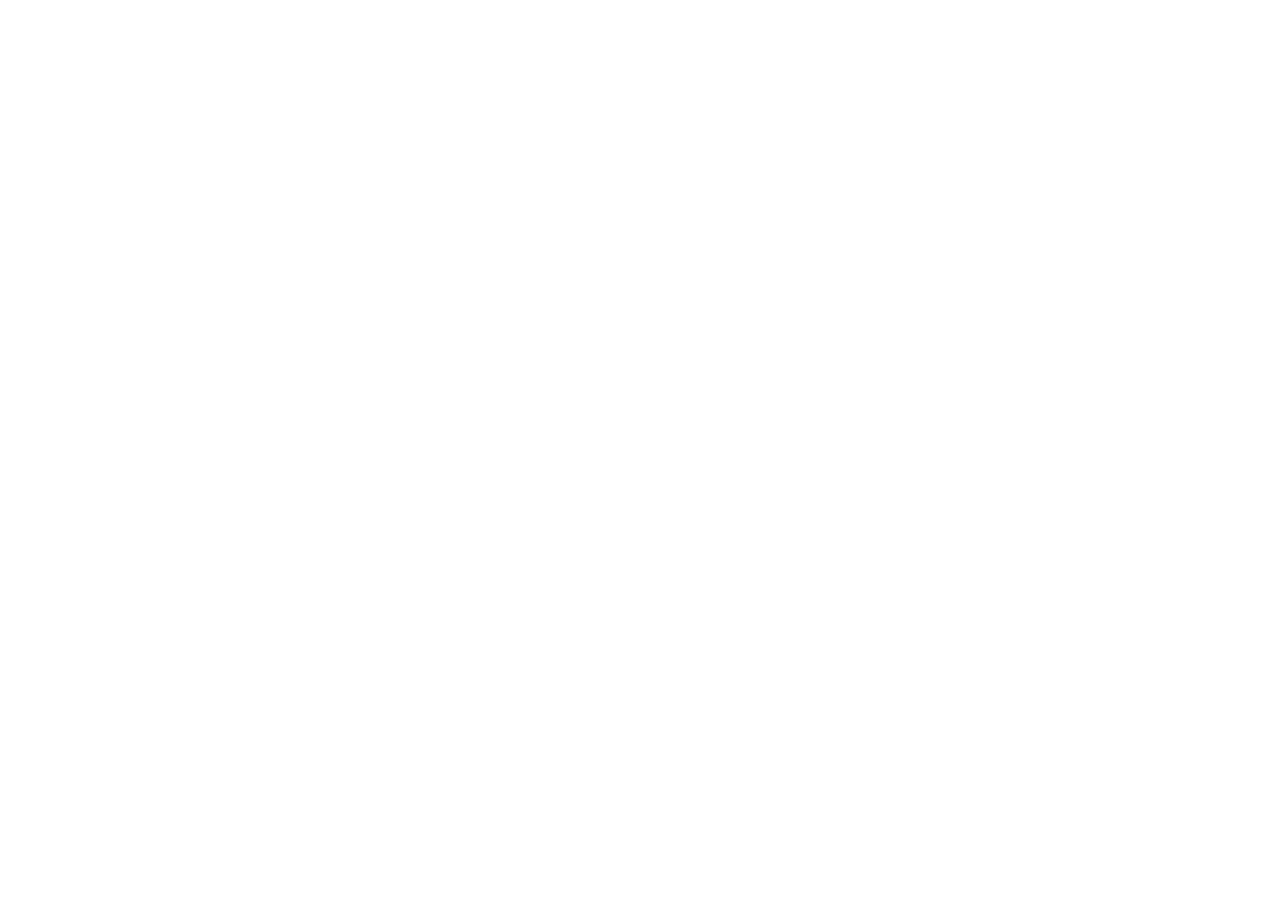
==== index.html @ aa8c57f9 "iniciado projeto final" ====
<!DOCTYPE html>
<html lang="pt-br">
<head>
    <meta charset="UTF-8">
    <meta http-equiv="X-UA-Compatible" content="IE=edge">
    <meta name="viewport" content="width=device-width, initial-scale=1.0">
    
    <!-- LINK BOOTSTRAP -->
    <link rel="stylesheet" href="https://cdn.jsdelivr.net/npm/bootstrap@5.3.1/dist/css/bootstrap.min.css">
    <!-- LINK CSS -->
    <link rel="stylesheet" href="css/style.css">
    <title>Bolsa Cousera</title>
</head>
<body>
    
    <!-- LINK DO BOOTSTRAP DO JAVASCRIPT -->
    <script src="https://cdn.jsdelivr.net/npm/bootstrap@5.3.1/dist/js/bootstrap.bundle.min.js"></script>
</body>
</html>
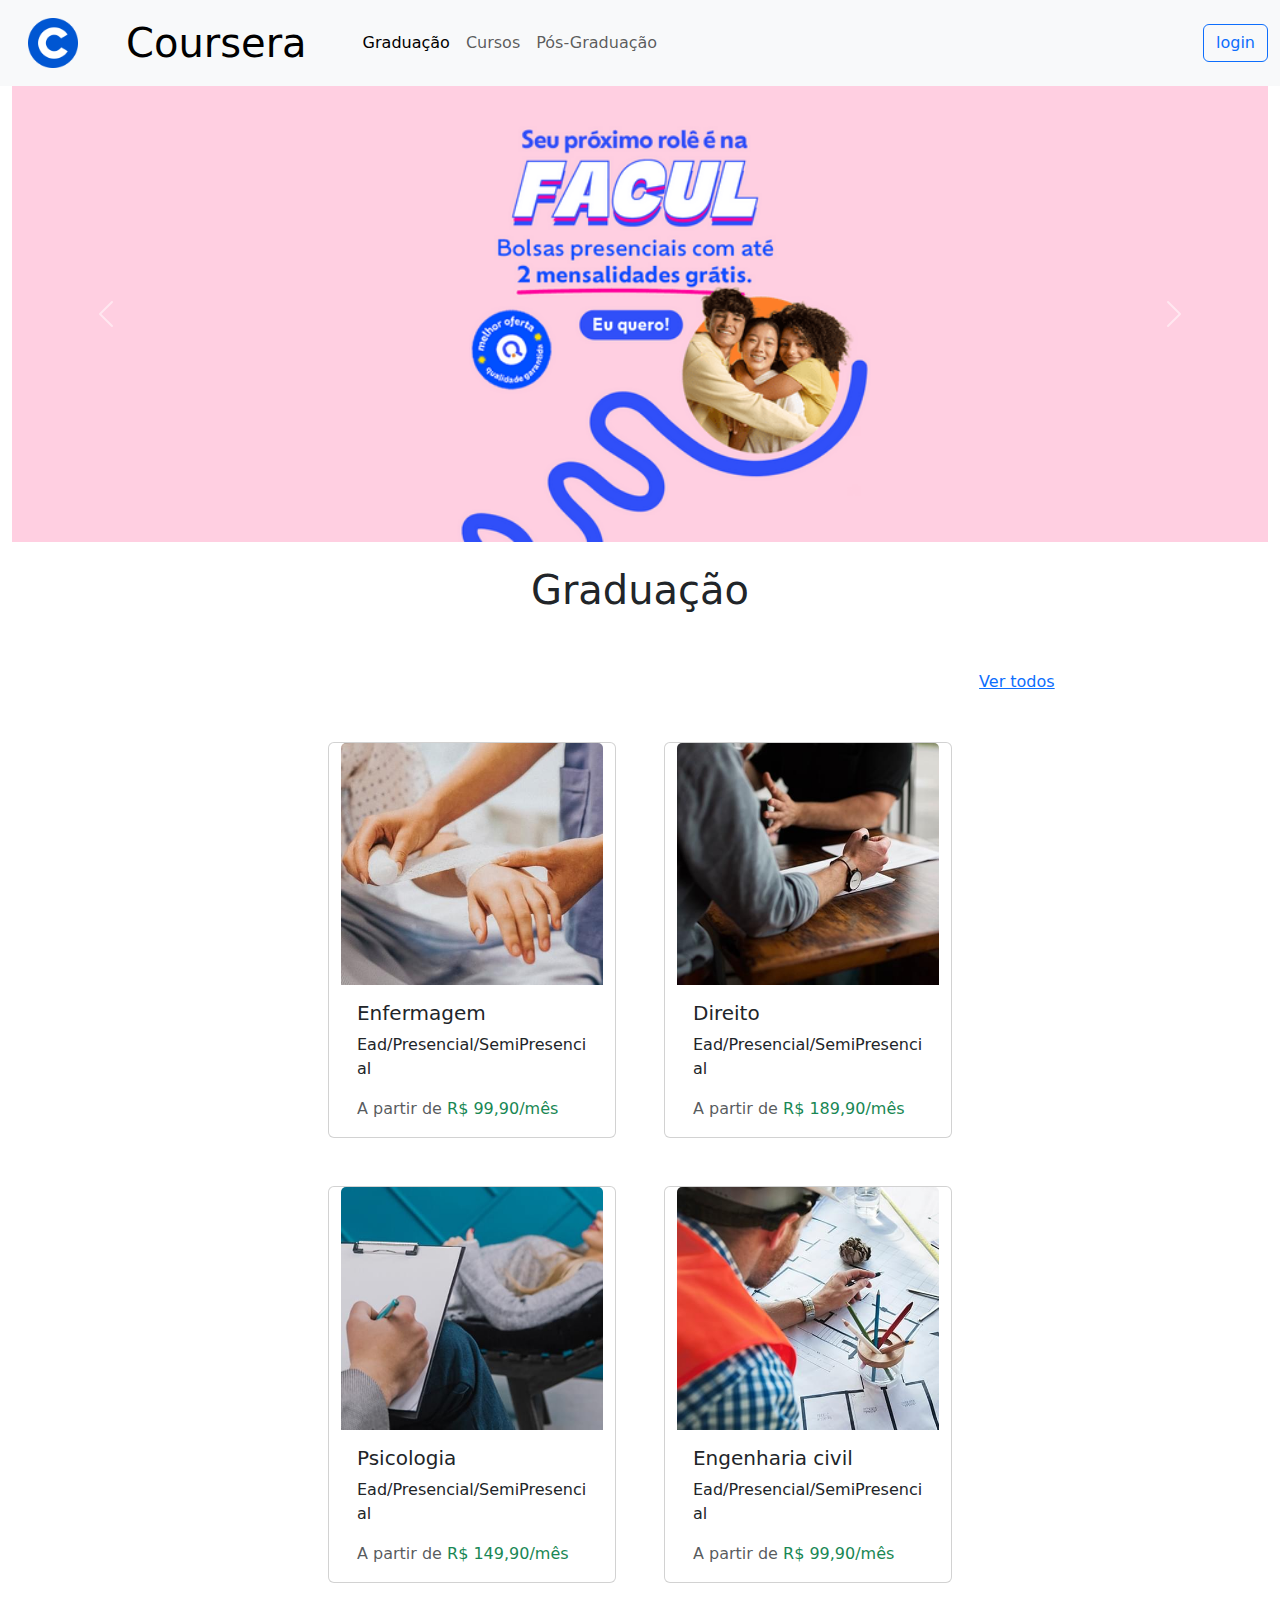
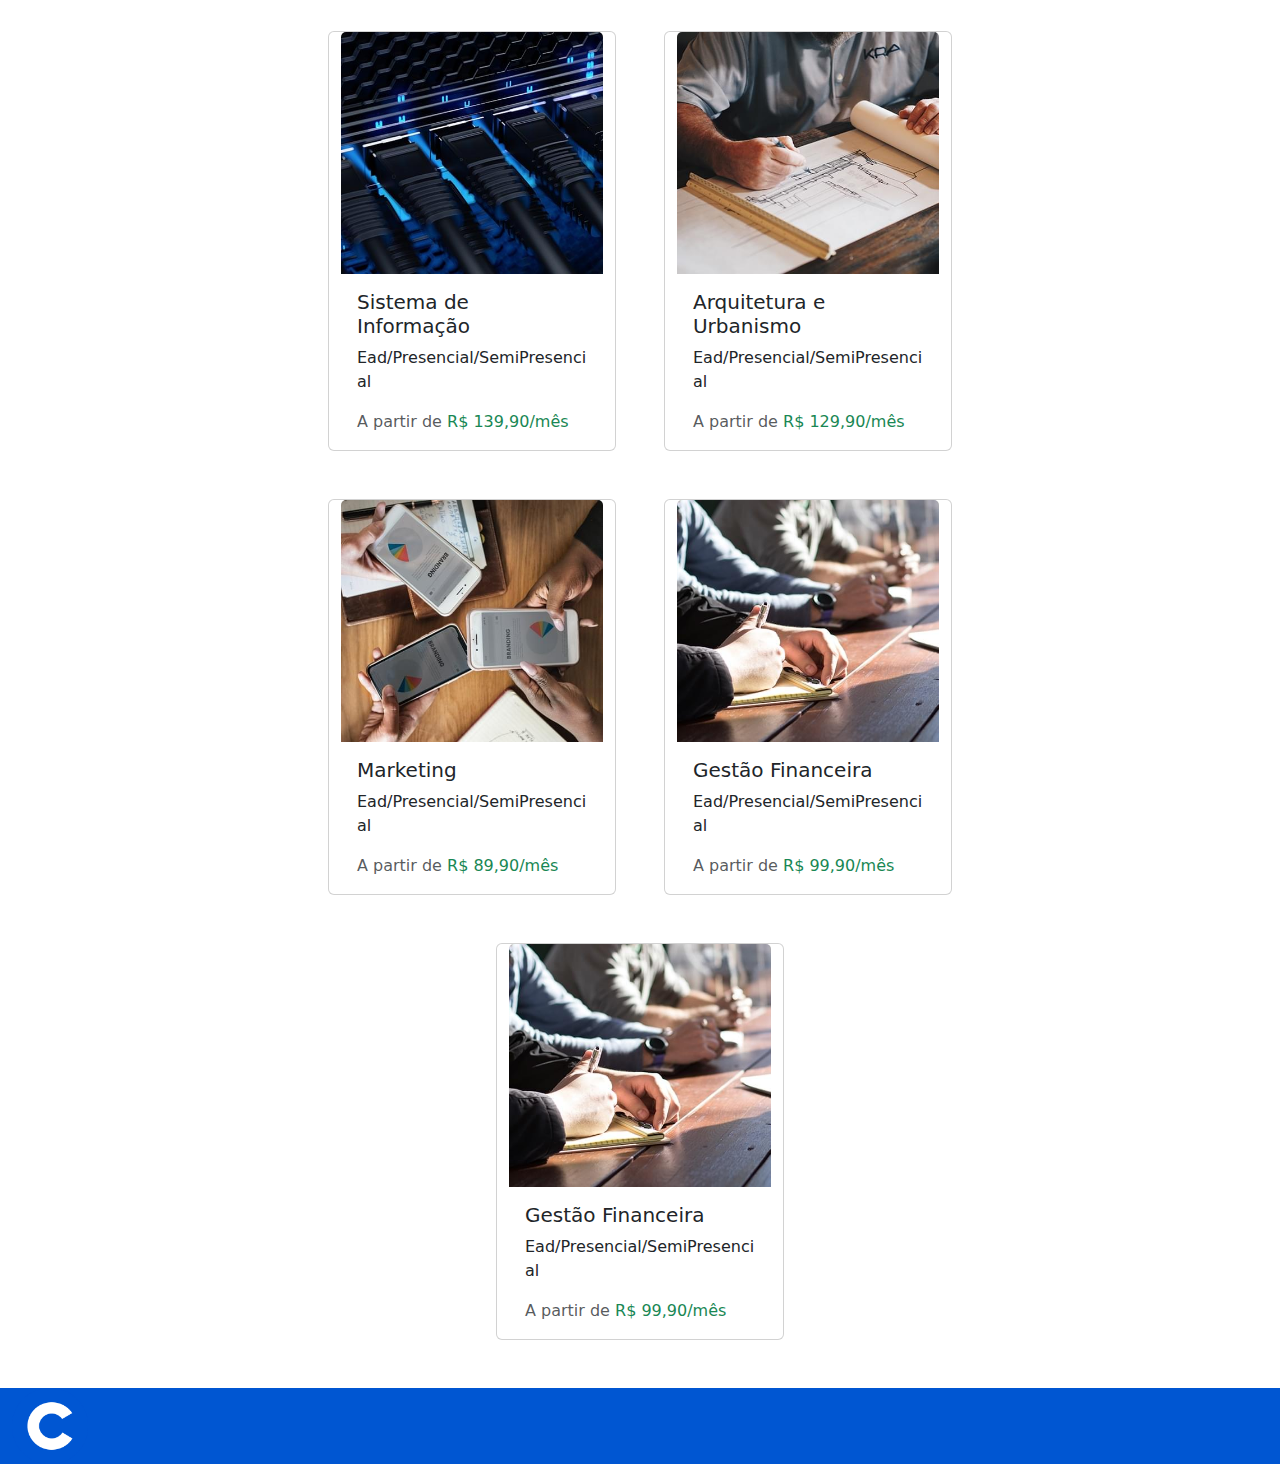
==== commit 4a29de33: "Inicado footer" ====
--- a/index.html
+++ b/index.html
@@ -1,19 +1,190 @@
 <!DOCTYPE html>
 <html lang="pt-br">
+
 <head>
     <meta charset="UTF-8">
     <meta http-equiv="X-UA-Compatible" content="IE=edge">
     <meta name="viewport" content="width=device-width, initial-scale=1.0">
-    
+
     <!-- LINK BOOTSTRAP -->
     <link rel="stylesheet" href="https://cdn.jsdelivr.net/npm/bootstrap@5.3.1/dist/css/bootstrap.min.css">
     <!-- LINK CSS -->
     <link rel="stylesheet" href="css/style.css">
-    <title>Bolsa Cousera</title>
+
+    <link rel="shortcut icon" href="assets/image/coursera-logo.png" type="image/x-icon">
+    <title>Bolsa Coursera</title>
 </head>
+
 <body>
-    
+    <nav class="navbar navbar-expand-lg bg-body-tertiary sticky-top">
+        <div class="container-fluid">
+            <a href="#"><img src="assets/image/coursera-logo.png" alt="Cousera" class="logo me-5 ms-3"></a>
+            <a class="navbar-brand fs-1 me-5" href="#">Coursera</a>
+            <button class="navbar-toggler" type="button" data-bs-toggle="collapse"
+                data-bs-target="#navbarSupportedContent" aria-controls="navbarSupportedContent" aria-expanded="false"
+                aria-label="Toggle navigation">
+                <span class="navbar-toggler-icon"></span>
+            </button>
+            <div class="collapse navbar-collapse" id="navbarSupportedContent">
+                <ul class="navbar-nav me-auto mb-2 mb-lg-0">
+                    <li class="nav-item">
+                        <a class="nav-link active fs-6" aria-current="page" href="#">Graduação</a>
+                    </li>
+                    <li class="nav-item">
+                        <a class="nav-link fs-6" href="#">Cursos</a>
+                    </li>
+                    <li class="nav-item">
+                        <a class="nav-link fs-6" href="#">Pós-Graduação</a>
+                    </li>
+                </ul>
+                <button class="btn btn-outline-primary" type="submit">login</button>
+            </div>
+        </div>
+    </nav>
+
+    <!-- ********************* HEADER ************************ -->
+
+    <header class="container-fluid">
+
+        <div id="carouselExampleInterval" class="carousel slide" data-bs-ride="carousel">
+            <div class="carousel-inner">
+                <div class="carousel-item active" data-bs-interval="1000">
+                    <a href="#"><img src="assets/image/imagem header 1.png" class="d-block w-100"
+                            alt="Sua facul presencial tá aqui!">
+                    </a>
+                </div>
+                <div class="carousel-item" data-bs-interval="2000">
+                    <a href="#"><img src="assets/image/iamgem header 2.png" class="d-block w-100"
+                            alt="Hero São Judas Tadeu">
+                    </a>
+                </div>
+                <div class="carousel-item">
+                    <a href="#"><img src="assets/image/imagem header 3.png" class="d-block w-100"
+                            alt="Cursos a partir de R$99">
+                    </a>
+                </div>
+                <div class="carousel-item">
+                    <a href="#"><img src="assets/image/imagem header 4.png" class="d-block w-100"
+                            alt="Quero Bolsa + Você= Sucesso 💙">
+                    </a>
+                </div>
+            </div>
+            <button class="carousel-control-prev" type="button" data-bs-target="#carouselExampleInterval"
+                data-bs-slide="prev">
+                <span class="carousel-control-prev-icon" aria-hidden="true"></span>
+                <span class="visually-hidden">Previous</span>
+            </button>
+            <button class="carousel-control-next" type="button" data-bs-target="#carouselExampleInterval"
+                data-bs-slide="next">
+                <span class="carousel-control-next-icon" aria-hidden="true"></span>
+                <span class="visually-hidden">Next</span>
+            </button>
+        </div>
+    </header>
+
+    <!-- ********************* MAIN ************************** -->
+
+    <main class="container col-md-8 ">
+        <div class="row grid gap-5 justify-content-center">
+            <div class="d-flex justify-content-center ">
+                <h1 class="mt-4 ">Graduação</h1>
+            </div>
+            <a href="" class="d-flex justify-content-end ">Ver todos</a>
+            <div class="card" style="width: 18rem;">
+                <img src="assets/image/imagem main 1.jpg" class="card-img-top" alt="Enfermagem">
+                <div class="card-body">
+                    <h5 class="card-title">Enfermagem</h5>
+                    <p class="">Ead/Presencial/SemiPresencial</p>
+                    <a href="" class="text-body-secondary btn1">A partir de</a>
+                    <a href="#" class="text-success btn1">R$ 99,90/mês</a>
+                </div>
+            </div>
+            <div class="card" style="width: 18rem;">
+                <img src="assets/image/imagem main 2.jpg" class="card-img-top" alt="Direito">
+                <div class="card-body">
+                    <h5 class="card-title">Direito</h5>
+                    <p class="">Ead/Presencial/SemiPresencial</p>
+                    <a href="" class="text-body-secondary btn1">A partir de</a>
+                    <a href="#" class="text-success btn1">R$ 189,90/mês</a>
+                </div>
+            </div>
+            <div class="card" style="width: 18rem;">
+                <img src="assets/image/imagem main 3.jpg" class="card-img-top" alt="Psicologia">
+                <div class="card-body">
+                    <h5 class="card-title">Psicologia</h5>
+                    <p class="">Ead/Presencial/SemiPresencial</p>
+                    <a href="" class="text-body-secondary btn1">A partir de</a>
+                    <a href="#" class="text-success btn1">R$ 149,90/mês</a>
+                </div>
+            </div>
+            <div class="card" style="width: 18rem;">
+                <img src="assets/image/imagem main 4.jpg" class="card-img-top" alt="Engenharia civil">
+                <div class="card-body">
+                    <h5 class="card-title">Engenharia civil</h5>
+                    <p class="">Ead/Presencial/SemiPresencial</p>
+                    <a href="" class="text-body-secondary btn1">A partir de</a>
+                    <a href="#" class="text-success btn1">R$ 99,90/mês</a>
+                </div>
+            </div>
+            <div class="card" style="width: 18rem;">
+                <img src="assets/image/imagem main 5.jpg" class="card-img-top" alt="Sistema de Informação">
+                <div class="card-body">
+                    <h5 class="card-title">Sistema de Informação</h5>
+                    <p class="">Ead/Presencial/SemiPresencial</p>
+                    <a href="" class="text-body-secondary btn1">A partir de</a>
+                    <a href="#" class="text-success btn1">R$ 139,90/mês</a>
+                </div>
+            </div>
+            <div class="card" style="width: 18rem;">
+                <img src="assets/image/imagem main 6.jpg" class="card-img-top" alt="Arquitetura e Urbanismo">
+                <div class="card-body">
+                    <h5 class="card-title">Arquitetura e Urbanismo</h5>
+                    <p class="">Ead/Presencial/SemiPresencial</p>
+                    <a href="" class="text-body-secondary btn1">A partir de</a>
+                    <a href="#" class="text-success btn1">R$ 129,90/mês</a>
+                </div>
+            </div>
+            <div class="card" style="width: 18rem;">
+                <img src="assets/image/imagem main 7.jpg" class="card-img-top" alt="Marketing">
+                <div class="card-body">
+                    <h5 class="card-title">Marketing</h5>
+                    <p class="">Ead/Presencial/SemiPresencial</p>
+                    <a href="" class="text-body-secondary btn1">A partir de</a>
+                    <a href="#" class="text-success btn1">R$ 89,90/mês</a>
+                </div>
+            </div>
+            <div class="card" style="width: 18rem;">
+                <img src="assets/image/imagem main 8.jpg" class="card-img-top" alt="Gestão Financeira">
+                <div class="card-body">
+                    <h5 class="card-title">Gestão Financeira</h5>
+                    <p class="">Ead/Presencial/SemiPresencial</p>
+                    <a href="" class="text-body-secondary btn1">A partir de</a>
+                    <a href="#" class="text-success btn1">R$ 99,90/mês</a>
+                </div>
+            </div>
+            <div class="card" style="width: 18rem;">
+                <img src="assets/image/imagem main 8.jpg" class="card-img-top" alt="Gestão Financeira">
+                <div class="card-body">
+                    <h5 class="card-title">Gestão Financeira</h5>
+                    <p class="">Ead/Presencial/SemiPresencial</p>
+                    <a href="" class="text-body-secondary btn1">A partir de</a>
+                    <a href="#" class="text-success btn1">R$ 99,90/mês</a>
+                </div>
+            </div>
+        </div>
+    </main>
+
+<!-- ************************ FOOTER ************************ -->
+
+<footer class="container-fluid mt-5">
+    <div class="row">
+        <img src="assets/image/coursera-logo.png" alt="" class="img2">
+
+    </div>
+</footer>
+
     <!-- LINK DO BOOTSTRAP DO JAVASCRIPT -->
     <script src="https://cdn.jsdelivr.net/npm/bootstrap@5.3.1/dist/js/bootstrap.bundle.min.js"></script>
 </body>
+
 </html>--- a/css/style.css
+++ b/css/style.css
@@ -0,0 +1,11 @@
+.logo{width: 50px;}
+.img1{width: 100%;}
+.btn1{text-decoration: none;}
+.btn1:hover{
+    text-decoration: underline;
+}
+
+.card:hover{transform: scale(1.1);}
+
+.img2{width: 100px;}
+footer{background-color: #0056D2;}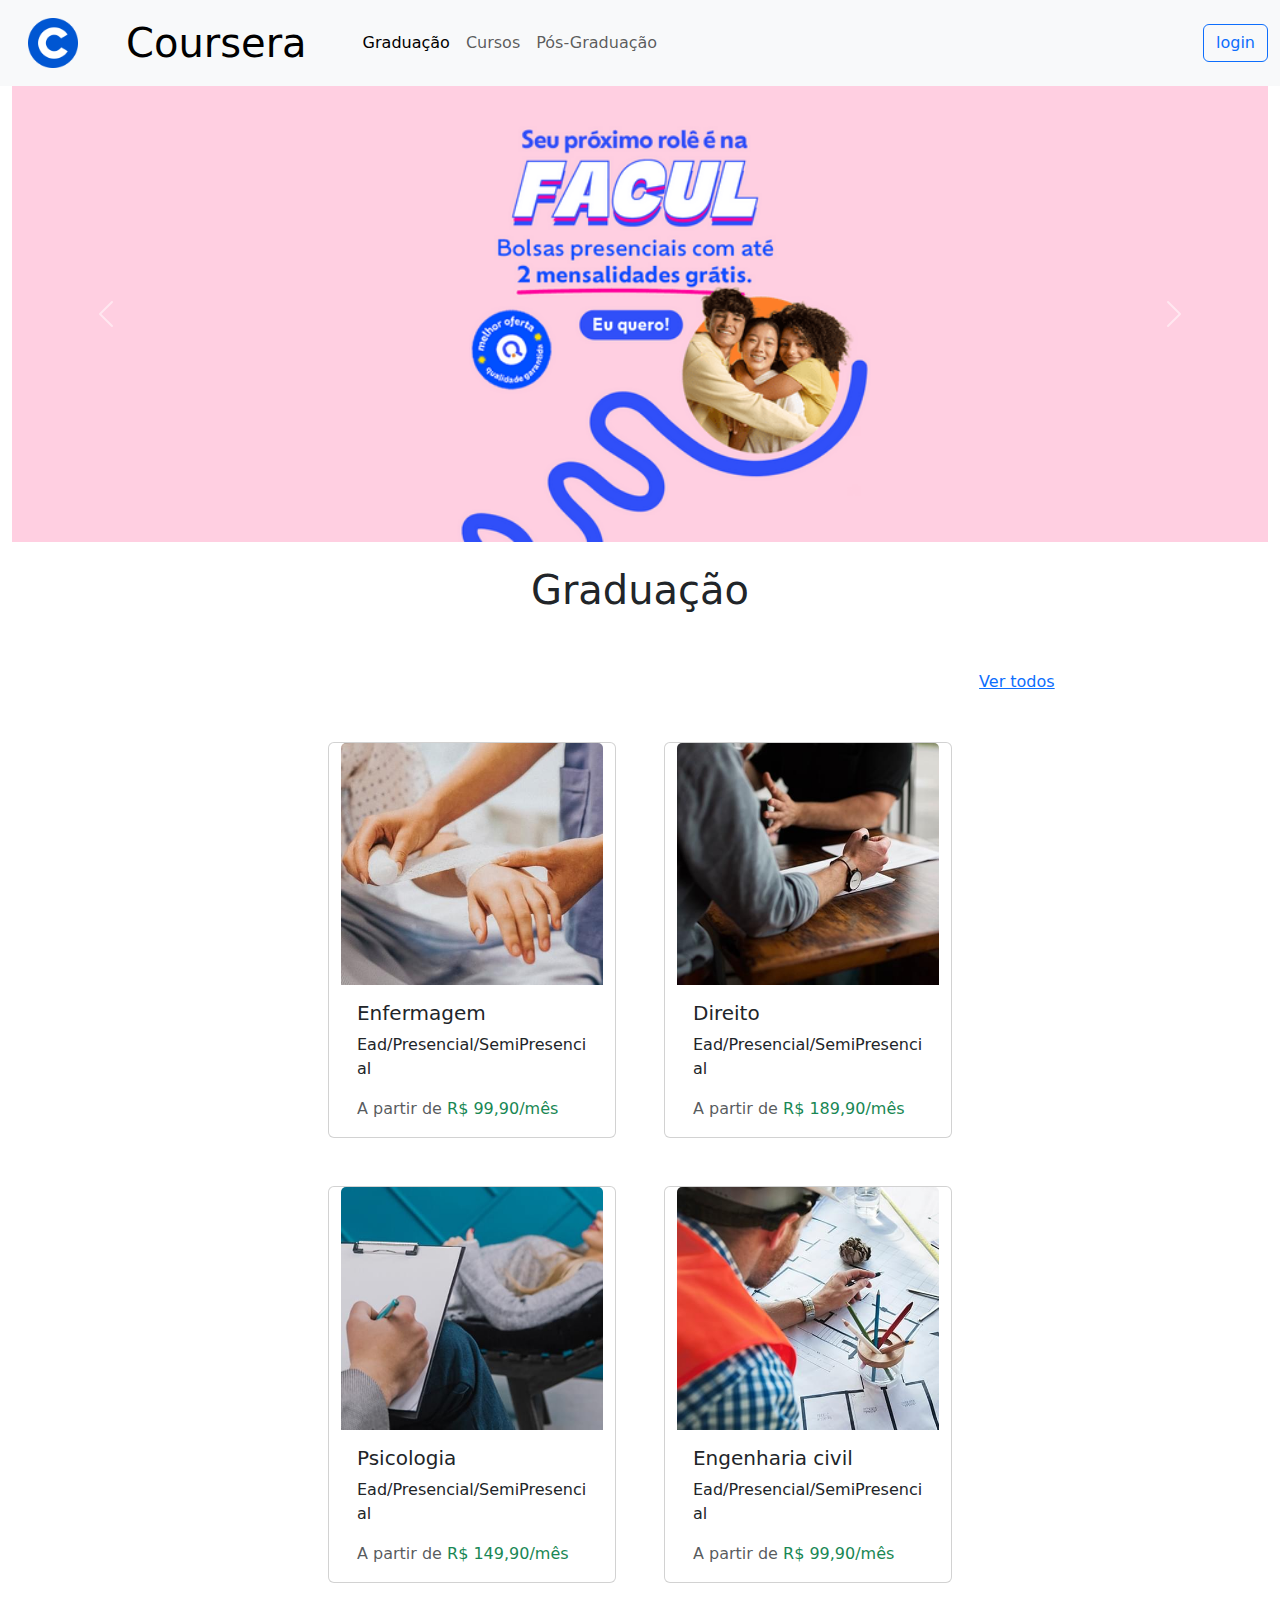
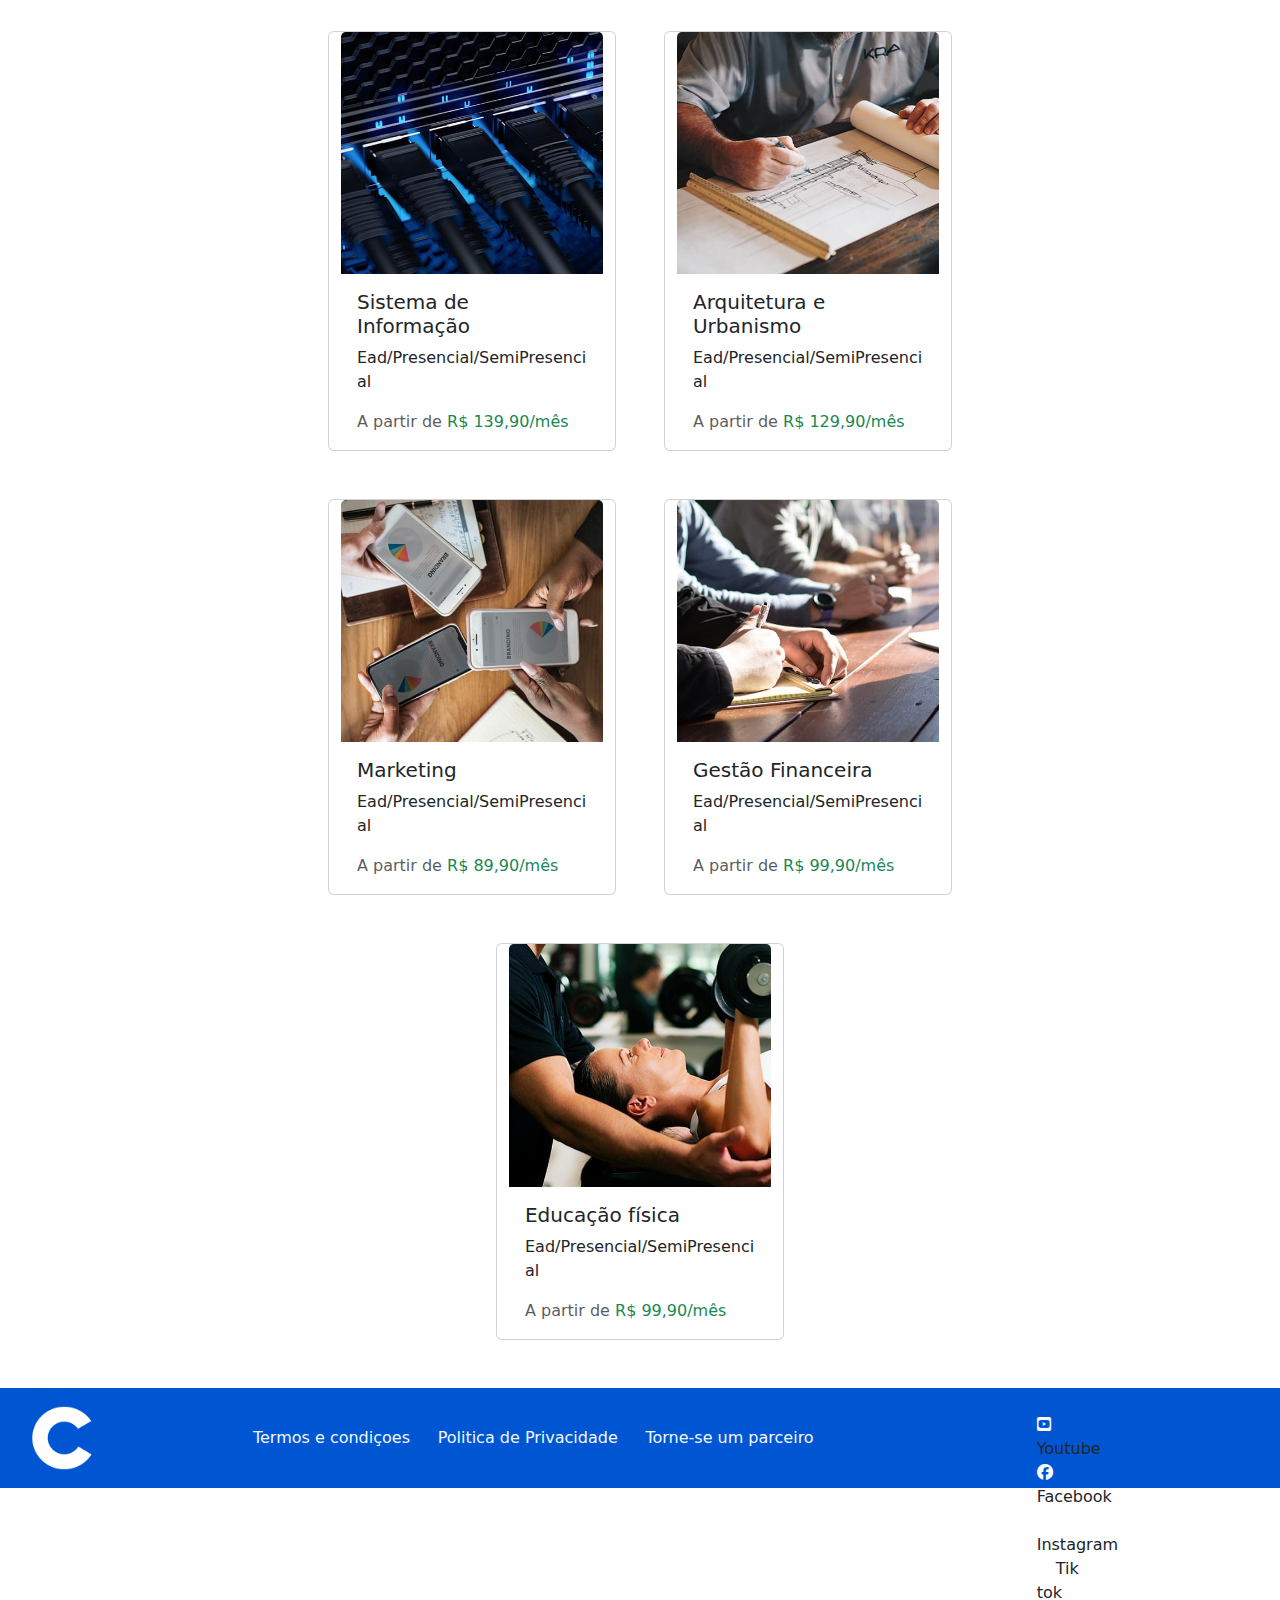
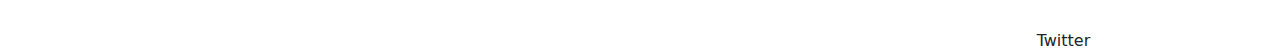
==== commit 1d268a8b: "testando footer" ====
--- a/index.html
+++ b/index.html
@@ -8,10 +8,13 @@
 
     <!-- LINK BOOTSTRAP -->
     <link rel="stylesheet" href="https://cdn.jsdelivr.net/npm/bootstrap@5.3.1/dist/css/bootstrap.min.css">
+    <!-- LINK DO FONT AWESOME -->
+    <link rel="stylesheet" href="https://cdnjs.cloudflare.com/ajax/libs/font-awesome/6.4.2/css/all.min.css">
     <!-- LINK CSS -->
     <link rel="stylesheet" href="css/style.css">
-
+    <!-- LINK DA FAVICON -->
     <link rel="shortcut icon" href="assets/image/coursera-logo.png" type="image/x-icon">
+
     <title>Bolsa Coursera</title>
 </head>
 
@@ -49,22 +52,22 @@
         <div id="carouselExampleInterval" class="carousel slide" data-bs-ride="carousel">
             <div class="carousel-inner">
                 <div class="carousel-item active" data-bs-interval="1000">
-                    <a href="#"><img src="assets/image/imagem header 1.png" class="d-block w-100"
+                    <a href="#"><img src="assets/image/header/imagem header 1.png" class="d-block w-100"
                             alt="Sua facul presencial tá aqui!">
                     </a>
                 </div>
                 <div class="carousel-item" data-bs-interval="2000">
-                    <a href="#"><img src="assets/image/iamgem header 2.png" class="d-block w-100"
+                    <a href="#"><img src="assets/image/header/iamgem header 2.png" class="d-block w-100"
                             alt="Hero São Judas Tadeu">
                     </a>
                 </div>
                 <div class="carousel-item">
-                    <a href="#"><img src="assets/image/imagem header 3.png" class="d-block w-100"
+                    <a href="#"><img src="assets/image/header/imagem header 3.png" class="d-block w-100"
                             alt="Cursos a partir de R$99">
                     </a>
                 </div>
                 <div class="carousel-item">
-                    <a href="#"><img src="assets/image/imagem header 4.png" class="d-block w-100"
+                    <a href="#"><img src="assets/image/header/imagem header 4.png" class="d-block w-100"
                             alt="Quero Bolsa + Você= Sucesso 💙">
                     </a>
                 </div>
@@ -91,7 +94,7 @@
             </div>
             <a href="" class="d-flex justify-content-end ">Ver todos</a>
             <div class="card" style="width: 18rem;">
-                <img src="assets/image/imagem main 1.jpg" class="card-img-top" alt="Enfermagem">
+                <img src="assets/image/main/imagem main 1.jpg" class="card-img-top" alt="Enfermagem">
                 <div class="card-body">
                     <h5 class="card-title">Enfermagem</h5>
                     <p class="">Ead/Presencial/SemiPresencial</p>
@@ -100,7 +103,7 @@
                 </div>
             </div>
             <div class="card" style="width: 18rem;">
-                <img src="assets/image/imagem main 2.jpg" class="card-img-top" alt="Direito">
+                <img src="assets/image/main/imagem main 2.jpg" class="card-img-top" alt="Direito">
                 <div class="card-body">
                     <h5 class="card-title">Direito</h5>
                     <p class="">Ead/Presencial/SemiPresencial</p>
@@ -109,7 +112,7 @@
                 </div>
             </div>
             <div class="card" style="width: 18rem;">
-                <img src="assets/image/imagem main 3.jpg" class="card-img-top" alt="Psicologia">
+                <img src="assets/image/main/imagem main 3.jpg" class="card-img-top" alt="Psicologia">
                 <div class="card-body">
                     <h5 class="card-title">Psicologia</h5>
                     <p class="">Ead/Presencial/SemiPresencial</p>
@@ -118,7 +121,7 @@
                 </div>
             </div>
             <div class="card" style="width: 18rem;">
-                <img src="assets/image/imagem main 4.jpg" class="card-img-top" alt="Engenharia civil">
+                <img src="assets/image/main/imagem main 4.jpg" class="card-img-top" alt="Engenharia civil">
                 <div class="card-body">
                     <h5 class="card-title">Engenharia civil</h5>
                     <p class="">Ead/Presencial/SemiPresencial</p>
@@ -127,7 +130,7 @@
                 </div>
             </div>
             <div class="card" style="width: 18rem;">
-                <img src="assets/image/imagem main 5.jpg" class="card-img-top" alt="Sistema de Informação">
+                <img src="assets/image/main/imagem main 5.jpg" class="card-img-top" alt="Sistema de Informação">
                 <div class="card-body">
                     <h5 class="card-title">Sistema de Informação</h5>
                     <p class="">Ead/Presencial/SemiPresencial</p>
@@ -136,7 +139,7 @@
                 </div>
             </div>
             <div class="card" style="width: 18rem;">
-                <img src="assets/image/imagem main 6.jpg" class="card-img-top" alt="Arquitetura e Urbanismo">
+                <img src="assets/image/main/imagem main 6.jpg" class="card-img-top" alt="Arquitetura e Urbanismo">
                 <div class="card-body">
                     <h5 class="card-title">Arquitetura e Urbanismo</h5>
                     <p class="">Ead/Presencial/SemiPresencial</p>
@@ -145,7 +148,7 @@
                 </div>
             </div>
             <div class="card" style="width: 18rem;">
-                <img src="assets/image/imagem main 7.jpg" class="card-img-top" alt="Marketing">
+                <img src="assets/image/main/imagem main 7.jpg" class="card-img-top" alt="Marketing">
                 <div class="card-body">
                     <h5 class="card-title">Marketing</h5>
                     <p class="">Ead/Presencial/SemiPresencial</p>
@@ -154,7 +157,7 @@
                 </div>
             </div>
             <div class="card" style="width: 18rem;">
-                <img src="assets/image/imagem main 8.jpg" class="card-img-top" alt="Gestão Financeira">
+                <img src="assets/image/main/imagem main 8.jpg" class="card-img-top" alt="Gestão Financeira">
                 <div class="card-body">
                     <h5 class="card-title">Gestão Financeira</h5>
                     <p class="">Ead/Presencial/SemiPresencial</p>
@@ -163,9 +166,9 @@
                 </div>
             </div>
             <div class="card" style="width: 18rem;">
-                <img src="assets/image/imagem main 8.jpg" class="card-img-top" alt="Gestão Financeira">
-                <div class="card-body">
-                    <h5 class="card-title">Gestão Financeira</h5>
+                <img src="assets/image/main/imagem main 9.jpg" class="card-img-top" alt="Educação fisica">
+                <div class="card-body">
+                    <h5 class="card-title">Educação física</h5>
                     <p class="">Ead/Presencial/SemiPresencial</p>
                     <a href="" class="text-body-secondary btn1">A partir de</a>
                     <a href="#" class="text-success btn1">R$ 99,90/mês</a>
@@ -174,14 +177,57 @@
         </div>
     </main>
 
-<!-- ************************ FOOTER ************************ -->
-
-<footer class="container-fluid mt-5">
-    <div class="row">
-        <img src="assets/image/coursera-logo.png" alt="" class="img2">
-
-    </div>
-</footer>
+    <!-- ************************ FOOTER ************************ -->
+
+    <footer class="container-fluid mt-5">
+        <section class=" row">
+
+            <div class="col-lg-2 logoFooter">
+                <img src="assets/image/coursera-logo.png" alt="" class="img2">
+            </div>
+
+            <div class="d-flex col-lg-6 justify-content-evenly align-items-center politica">
+                <section><a href="" class="linkFooter">Termos e condiçoes</a></section>
+                <section><a href="" class="linkFooter"> Politica de Privacidade</a></section>
+                <section><a href="" class="linkFooter">Torne-se um parceiro</a></section>
+            </div>
+
+            <div class="d-flex col-lg-4 align-items-center justify-content-evenly fontFooter social-icon-list">
+                <section class="icon-group">
+                    <!-- YOU TUBE -->
+                    <div>
+                        <a href=""><i class="fa-brands fa-square-youtube fs-6" style="color: #ffffff;"></i></a>
+                        <span class="icon-txt-hidden">Youtube</span>
+                        <span class="icon-bg"></span>
+                    </div>
+                    <!-- FACEBOOK -->
+                    <div>
+                        <a href=""><i class="fa-brands fa-facebook fs-6" style="color: #ffffff;"></i></a>
+                        <span class="icon-txt hidden">Facebook</span>
+                        <span class="icon-bg"></span>
+                    </div>
+                    <!-- INSTAGRAM -->
+                    <div>
+                        <a href=""><i class="fa-brands fa-instagram fs-6" style="color: #ffffff;"></i></a>
+                        <span class="icon-txt hidden">Instagram</span>
+                        <span class="icon-bg"></span>
+                    </div>
+                    <!-- TIK TOK -->
+                    <div>
+                        <a href=""><i class="fa-brands fa-tiktok fs-6" style="color: #ffffff;"></i></a>
+                        <span class="icon-txt hidden">Tik tok</span>
+                        <span class="icon-bg"></span>
+                    </div>
+                    <!-- TWITER -->
+                    <div>
+                        <a href=""><i class="fa-brands fa-x-twitter fs-6" style="color: #ffffff;"></i></a>
+                        <span class="icon-txt hidden">Twitter</span>
+                        <span class="icon-bg"></span>
+                    </div>
+                </section>
+            </div>
+        </section>
+    </footer>
 
     <!-- LINK DO BOOTSTRAP DO JAVASCRIPT -->
     <script src="https://cdn.jsdelivr.net/npm/bootstrap@5.3.1/dist/js/bootstrap.bundle.min.js"></script>
--- a/css/style.css
+++ b/css/style.css
@@ -1,11 +1,49 @@
+/* NAVBAR */
 .logo{width: 50px;}
-.img1{width: 100%;}
+
+
+/* MAIN */
+
 .btn1{text-decoration: none;}
 .btn1:hover{
     text-decoration: underline;
 }
-
 .card:hover{transform: scale(1.1);}
 
+
+
+
+/* FOOTER */
+footer{background-color: #0056D2;}
+
+.linkFooter{text-decoration: none;
+color: aliceblue;}
+
+.linkFooter:hover{
+    color: #000000;
+}
 .img2{width: 100px;}
-footer{background-color: #0056D2;}+
+
+
+.icon-group{
+    height: 50px; width: 60px; border-radius: 10px; cursor: pointer; transition: width 1s ease;
+}
+
+.icon-group:hover{width: 175px; justify-content: space-around;}
+
+.icon-group .icon-text{width: 0; overflow: hidden;}
+
+.icon-group:hover .icon-text{width: fit-content; transition: width 1s ease;}
+
+.fontFooter .icon.bg{position: absolute; clip-path: circle(50% at -110% 60%);}
+
+
+
+@media screen and (max-width: 1050px){
+    footer section{display: flex; flex-direction: column;}
+    .fontFooter{order: 3;}
+    .logoFooter{order: 2;}
+    .politica{gap: 8px;}
+    
+}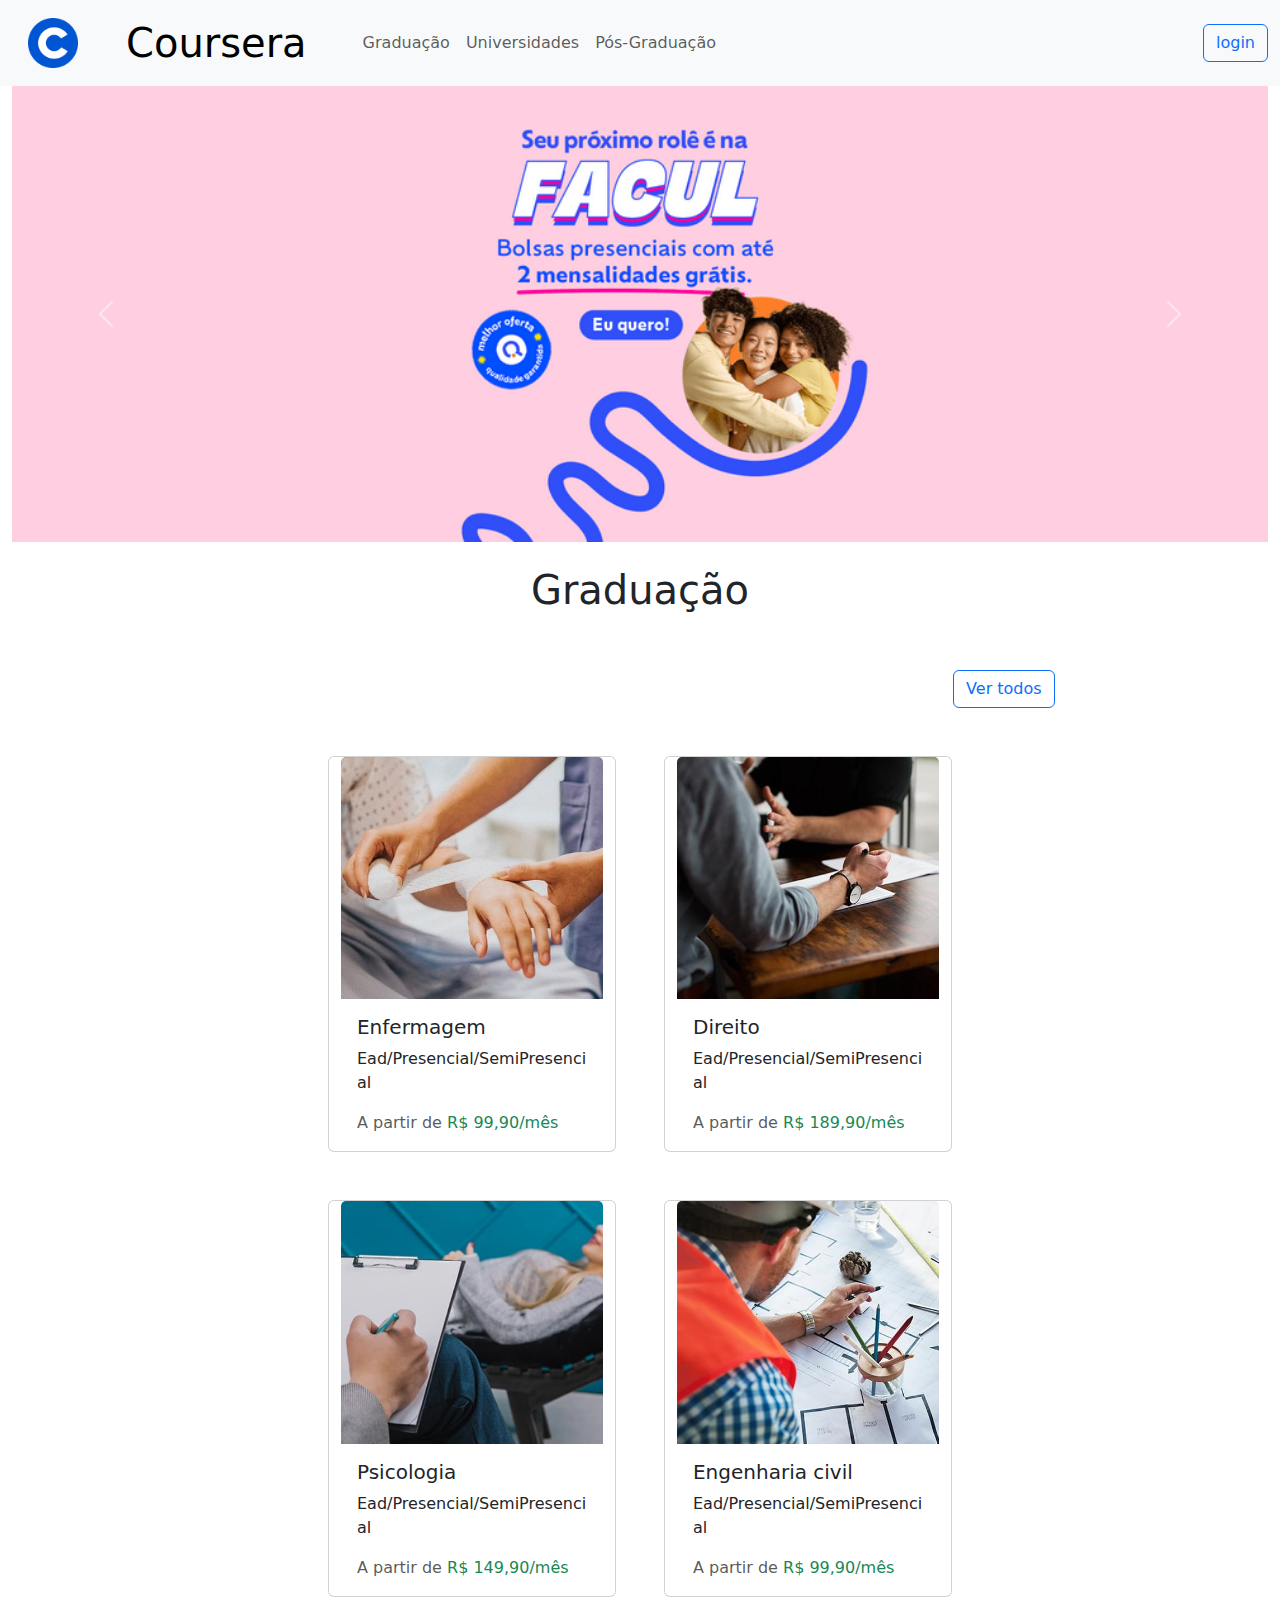
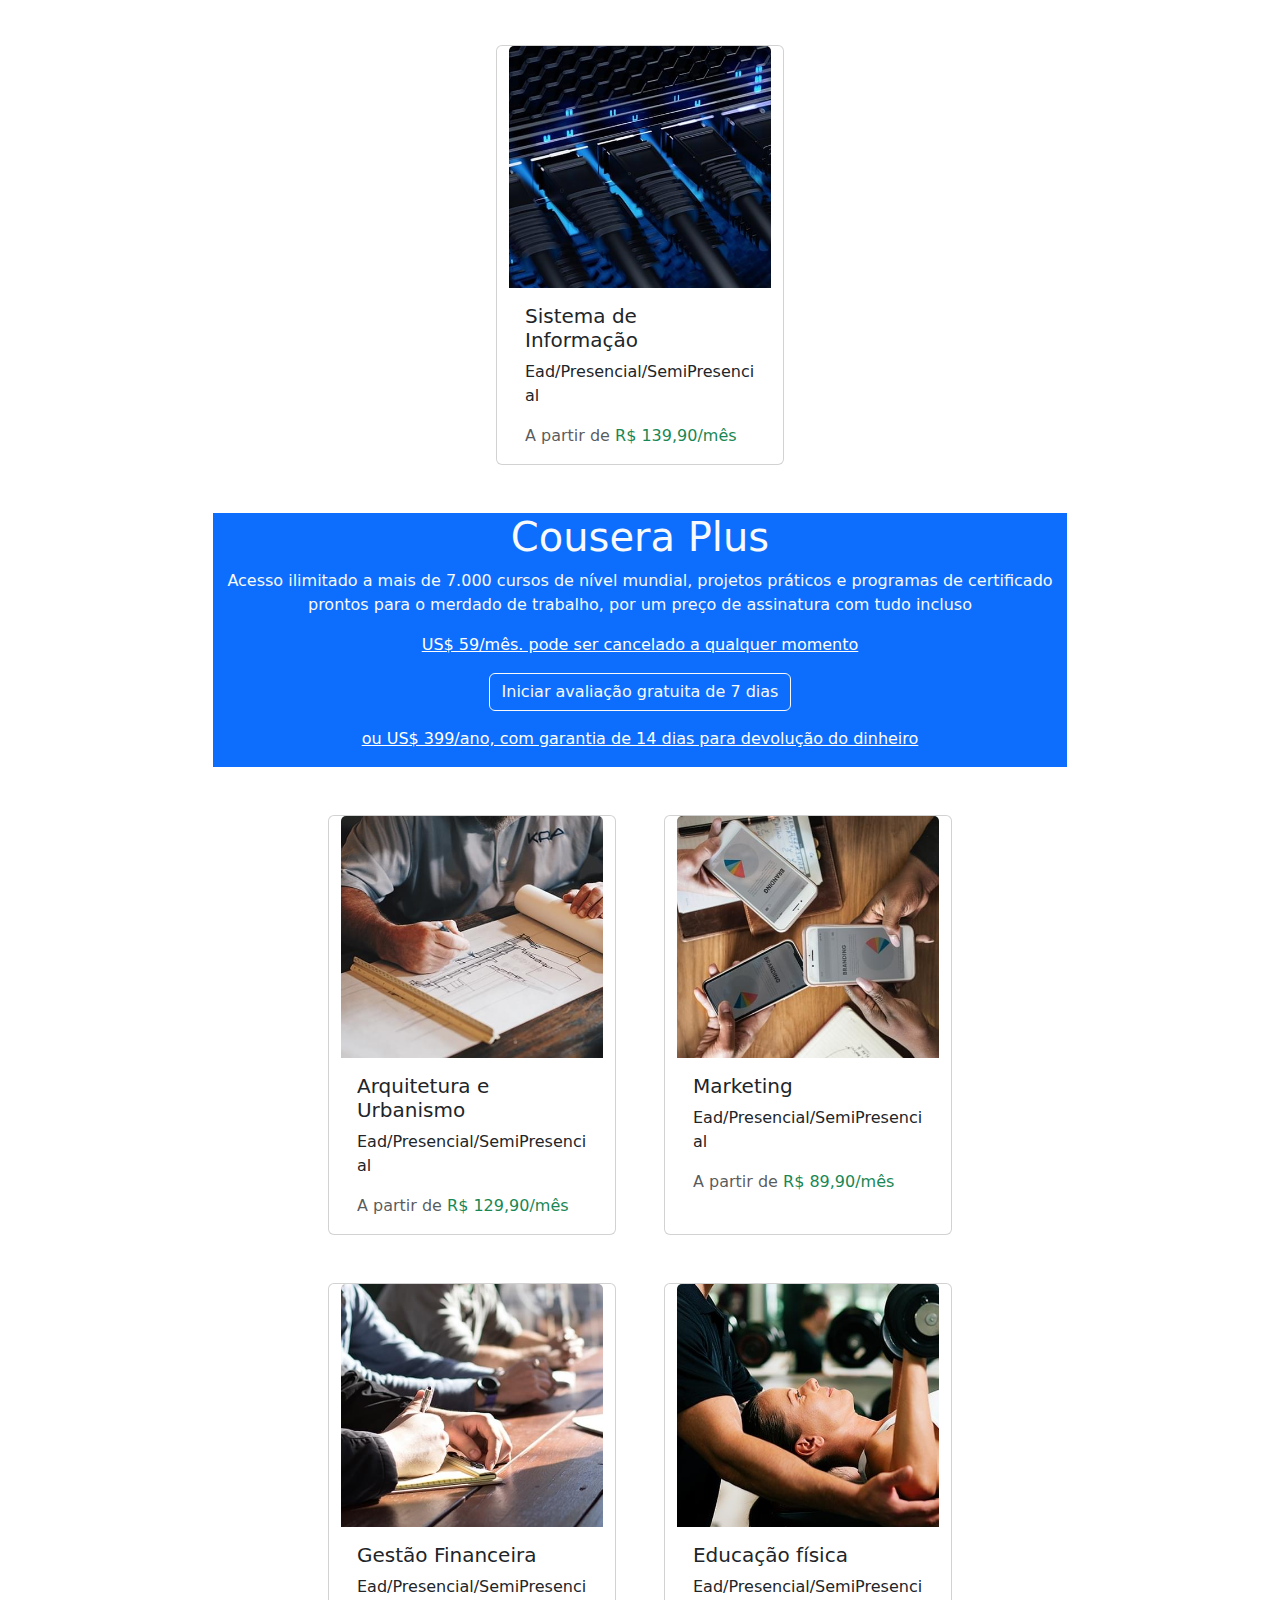
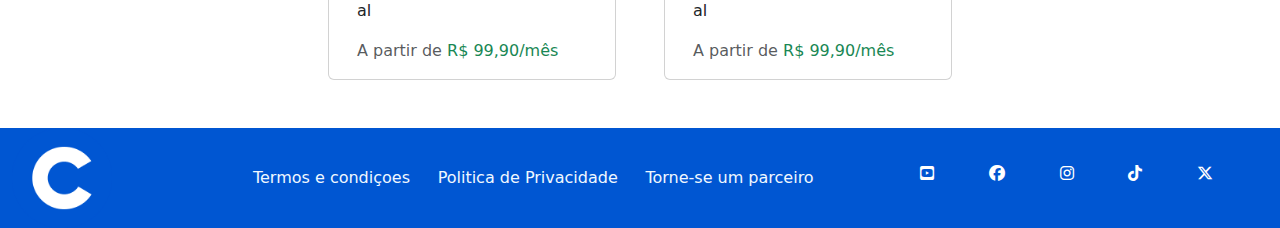
==== commit 7cdece8f: "iniciado página login" ====
--- a/index.html
+++ b/index.html
@@ -31,16 +31,16 @@
             <div class="collapse navbar-collapse" id="navbarSupportedContent">
                 <ul class="navbar-nav me-auto mb-2 mb-lg-0">
                     <li class="nav-item">
-                        <a class="nav-link active fs-6" aria-current="page" href="#">Graduação</a>
+                        <a class="nav-link fs-6" aria-current="page" href="pages/graduacao.html">Graduação</a>
                     </li>
                     <li class="nav-item">
-                        <a class="nav-link fs-6" href="#">Cursos</a>
+                        <a class="nav-link fs-6" href="pages/universidades.html">Universidades</a>
                     </li>
                     <li class="nav-item">
                         <a class="nav-link fs-6" href="#">Pós-Graduação</a>
                     </li>
                 </ul>
-                <button class="btn btn-outline-primary" type="submit">login</button>
+                <a href="pages/login.html" class="btn btn-outline-primary" type="submit">login<a>
             </div>
         </div>
     </nav>
@@ -52,22 +52,22 @@
         <div id="carouselExampleInterval" class="carousel slide" data-bs-ride="carousel">
             <div class="carousel-inner">
                 <div class="carousel-item active" data-bs-interval="1000">
-                    <a href="#"><img src="assets/image/header/imagem header 1.png" class="d-block w-100"
+                    <a href="pages/graduacao.html"><img src="assets/image/header/imagem header 1.png" class="d-block w-100"
                             alt="Sua facul presencial tá aqui!">
                     </a>
                 </div>
                 <div class="carousel-item" data-bs-interval="2000">
-                    <a href="#"><img src="assets/image/header/iamgem header 2.png" class="d-block w-100"
+                    <a href="pages/graduacao.html"><img src="assets/image/header/iamgem header 2.png" class="d-block w-100"
                             alt="Hero São Judas Tadeu">
                     </a>
                 </div>
                 <div class="carousel-item">
-                    <a href="#"><img src="assets/image/header/imagem header 3.png" class="d-block w-100"
+                    <a href="pages/graduacao.html"><img src="assets/image/header/imagem header 3.png" class="d-block w-100"
                             alt="Cursos a partir de R$99">
                     </a>
                 </div>
                 <div class="carousel-item">
-                    <a href="#"><img src="assets/image/header/imagem header 4.png" class="d-block w-100"
+                    <a href="pages/graduacao.html"><img src="assets/image/header/imagem header 4.png" class="d-block w-100"
                             alt="Quero Bolsa + Você= Sucesso 💙">
                     </a>
                 </div>
@@ -92,14 +92,16 @@
             <div class="d-flex justify-content-center ">
                 <h1 class="mt-4 ">Graduação</h1>
             </div>
-            <a href="" class="d-flex justify-content-end ">Ver todos</a>
+            <section class="d-flex justify-content-end">
+                <a href="pages/graduacao.html" class="linkMain btn btn-outline-primary">Ver todos</a>
+            </section>
             <div class="card" style="width: 18rem;">
                 <img src="assets/image/main/imagem main 1.jpg" class="card-img-top" alt="Enfermagem">
                 <div class="card-body">
                     <h5 class="card-title">Enfermagem</h5>
                     <p class="">Ead/Presencial/SemiPresencial</p>
-                    <a href="" class="text-body-secondary btn1">A partir de</a>
-                    <a href="#" class="text-success btn1">R$ 99,90/mês</a>
+                    <a href="pages/login.html" class="text-body-secondary btn1">A partir de</a>
+                    <a href="pages/login.html" class="text-success btn1">R$ 99,90/mês</a>
                 </div>
             </div>
             <div class="card" style="width: 18rem;">
@@ -107,8 +109,8 @@
                 <div class="card-body">
                     <h5 class="card-title">Direito</h5>
                     <p class="">Ead/Presencial/SemiPresencial</p>
-                    <a href="" class="text-body-secondary btn1">A partir de</a>
-                    <a href="#" class="text-success btn1">R$ 189,90/mês</a>
+                    <a href="pages/login.html" class="text-body-secondary btn1">A partir de</a>
+                    <a href="pages/login.html" class="text-success btn1">R$ 189,90/mês</a>
                 </div>
             </div>
             <div class="card" style="width: 18rem;">
@@ -116,8 +118,8 @@
                 <div class="card-body">
                     <h5 class="card-title">Psicologia</h5>
                     <p class="">Ead/Presencial/SemiPresencial</p>
-                    <a href="" class="text-body-secondary btn1">A partir de</a>
-                    <a href="#" class="text-success btn1">R$ 149,90/mês</a>
+                    <a href="pages/login.html" class="text-body-secondary btn1">A partir de</a>
+                    <a href="pages/login.html" class="text-success btn1">R$ 149,90/mês</a>
                 </div>
             </div>
             <div class="card" style="width: 18rem;">
@@ -125,8 +127,8 @@
                 <div class="card-body">
                     <h5 class="card-title">Engenharia civil</h5>
                     <p class="">Ead/Presencial/SemiPresencial</p>
-                    <a href="" class="text-body-secondary btn1">A partir de</a>
-                    <a href="#" class="text-success btn1">R$ 99,90/mês</a>
+                    <a href="pages/login.html" class="text-body-secondary btn1">A partir de</a>
+                    <a href="pages/login.html" class="text-success btn1">R$ 99,90/mês</a>
                 </div>
             </div>
             <div class="card" style="width: 18rem;">
@@ -134,17 +136,40 @@
                 <div class="card-body">
                     <h5 class="card-title">Sistema de Informação</h5>
                     <p class="">Ead/Presencial/SemiPresencial</p>
-                    <a href="" class="text-body-secondary btn1">A partir de</a>
-                    <a href="#" class="text-success btn1">R$ 139,90/mês</a>
-                </div>
+                    <a href="pages/login.html" class="text-body-secondary btn1">A partir de</a>
+                    <a href="pages/login.html" class="text-success btn1">R$ 139,90/mês</a>
+                </div>
+            </div>
+            <div class="bg-primary text-center">
+                <section>
+                    <h1 class="text-light">Cousera <span>Plus</span></h1>
+                </section>
+                
+                <section>
+                    <p class="text-light">Acesso ilimitado a mais de 7.000 cursos de nível mundial, projetos práticos e programas de certificado prontos para o merdado de trabalho, por um preço de assinatura com tudo incluso</p>
+                </section>
+                <section class="mb-3">
+                    <a href="" class="linkAnuncio">US$ 59/mês. pode ser cancelado a qualquer momento</a>
+                </section>
+
+                <section class="mb-3">
+                    <button class="btn btn-outline-light">
+                        Iniciar avaliação gratuita de 7 dias
+                    </button>
+                </section>
+
+                <section  class="mb-3">
+                    <a href="" class="linkAnuncio">ou US$ 399/ano, com garantia de 14 dias para devolução do dinheiro </a>
+                </section>
+
             </div>
             <div class="card" style="width: 18rem;">
                 <img src="assets/image/main/imagem main 6.jpg" class="card-img-top" alt="Arquitetura e Urbanismo">
                 <div class="card-body">
                     <h5 class="card-title">Arquitetura e Urbanismo</h5>
                     <p class="">Ead/Presencial/SemiPresencial</p>
-                    <a href="" class="text-body-secondary btn1">A partir de</a>
-                    <a href="#" class="text-success btn1">R$ 129,90/mês</a>
+                    <a href="pages/login.html" class="text-body-secondary btn1">A partir de</a>
+                    <a href="pages/login.html" class="text-success btn1">R$ 129,90/mês</a>
                 </div>
             </div>
             <div class="card" style="width: 18rem;">
@@ -152,8 +177,8 @@
                 <div class="card-body">
                     <h5 class="card-title">Marketing</h5>
                     <p class="">Ead/Presencial/SemiPresencial</p>
-                    <a href="" class="text-body-secondary btn1">A partir de</a>
-                    <a href="#" class="text-success btn1">R$ 89,90/mês</a>
+                    <a href="pages/login.html" class="text-body-secondary btn1">A partir de</a>
+                    <a href="pages/login.html" class="text-success btn1">R$ 89,90/mês</a>
                 </div>
             </div>
             <div class="card" style="width: 18rem;">
@@ -161,8 +186,8 @@
                 <div class="card-body">
                     <h5 class="card-title">Gestão Financeira</h5>
                     <p class="">Ead/Presencial/SemiPresencial</p>
-                    <a href="" class="text-body-secondary btn1">A partir de</a>
-                    <a href="#" class="text-success btn1">R$ 99,90/mês</a>
+                    <a href="pages/login.html" class="text-body-secondary btn1">A partir de</a>
+                    <a href="pages/login.html" class="text-success btn1">R$ 99,90/mês</a>
                 </div>
             </div>
             <div class="card" style="width: 18rem;">
@@ -170,8 +195,8 @@
                 <div class="card-body">
                     <h5 class="card-title">Educação física</h5>
                     <p class="">Ead/Presencial/SemiPresencial</p>
-                    <a href="" class="text-body-secondary btn1">A partir de</a>
-                    <a href="#" class="text-success btn1">R$ 99,90/mês</a>
+                    <a href="pages/login.html" class="text-body-secondary btn1">A partir de</a>
+                    <a href="pages/login.html" class="text-success btn1">R$ 99,90/mês</a>
                 </div>
             </div>
         </div>
@@ -192,39 +217,27 @@
                 <section><a href="" class="linkFooter">Torne-se um parceiro</a></section>
             </div>
 
-            <div class="d-flex col-lg-4 align-items-center justify-content-evenly fontFooter social-icon-list">
-                <section class="icon-group">
-                    <!-- YOU TUBE -->
-                    <div>
-                        <a href=""><i class="fa-brands fa-square-youtube fs-6" style="color: #ffffff;"></i></a>
-                        <span class="icon-txt-hidden">Youtube</span>
-                        <span class="icon-bg"></span>
-                    </div>
-                    <!-- FACEBOOK -->
-                    <div>
-                        <a href=""><i class="fa-brands fa-facebook fs-6" style="color: #ffffff;"></i></a>
-                        <span class="icon-txt hidden">Facebook</span>
-                        <span class="icon-bg"></span>
-                    </div>
-                    <!-- INSTAGRAM -->
-                    <div>
-                        <a href=""><i class="fa-brands fa-instagram fs-6" style="color: #ffffff;"></i></a>
-                        <span class="icon-txt hidden">Instagram</span>
-                        <span class="icon-bg"></span>
-                    </div>
-                    <!-- TIK TOK -->
-                    <div>
-                        <a href=""><i class="fa-brands fa-tiktok fs-6" style="color: #ffffff;"></i></a>
-                        <span class="icon-txt hidden">Tik tok</span>
-                        <span class="icon-bg"></span>
-                    </div>
-                    <!-- TWITER -->
-                    <div>
-                        <a href=""><i class="fa-brands fa-x-twitter fs-6" style="color: #ffffff;"></i></a>
-                        <span class="icon-txt hidden">Twitter</span>
-                        <span class="icon-bg"></span>
-                    </div>
-                </section>
+            <div class="d-flex col-lg-4 align-items-center justify-content-evenly fontFooter mb-2">
+                <!-- YOU TUBE -->
+                <div class="icon-group">
+                    <a href=""><i class="fa-brands fa-square-youtube fs-6" style="color: #ffffff;"></i></a>
+                </div>
+                <!-- FACEBOOK -->
+                <div class="icon-group">
+                    <a href=""><i class="fa-brands fa-facebook fs-6" style="color: #ffffff;"></i></a>
+                </div>
+                <!-- INSTAGRAM -->
+                <div class="icon-group">
+                    <a href=""><i class="fa-brands fa-instagram fs-6" style="color: #ffffff;"></i></a>
+                </div>
+                <!-- TIK TOK -->
+                <div class="icon-group">
+                    <a href=""><i class="fa-brands fa-tiktok fs-6" style="color: #ffffff;"></i></a>
+                </div>
+                <!-- TWITER -->
+                <div class="icon-group">
+                    <a href=""><i class="fa-brands fa-x-twitter fs-6" style="color: #ffffff;"></i></a>
+                </div>
             </div>
         </section>
     </footer>
--- a/css/style.css
+++ b/css/style.css
@@ -10,6 +10,7 @@
 }
 .card:hover{transform: scale(1.1);}
 
+.linkAnuncio{color: white; }
 
 
 
@@ -26,20 +27,6 @@
 
 
 
-.icon-group{
-    height: 50px; width: 60px; border-radius: 10px; cursor: pointer; transition: width 1s ease;
-}
-
-.icon-group:hover{width: 175px; justify-content: space-around;}
-
-.icon-group .icon-text{width: 0; overflow: hidden;}
-
-.icon-group:hover .icon-text{width: fit-content; transition: width 1s ease;}
-
-.fontFooter .icon.bg{position: absolute; clip-path: circle(50% at -110% 60%);}
-
-
-
 @media screen and (max-width: 1050px){
     footer section{display: flex; flex-direction: column;}
     .fontFooter{order: 3;}
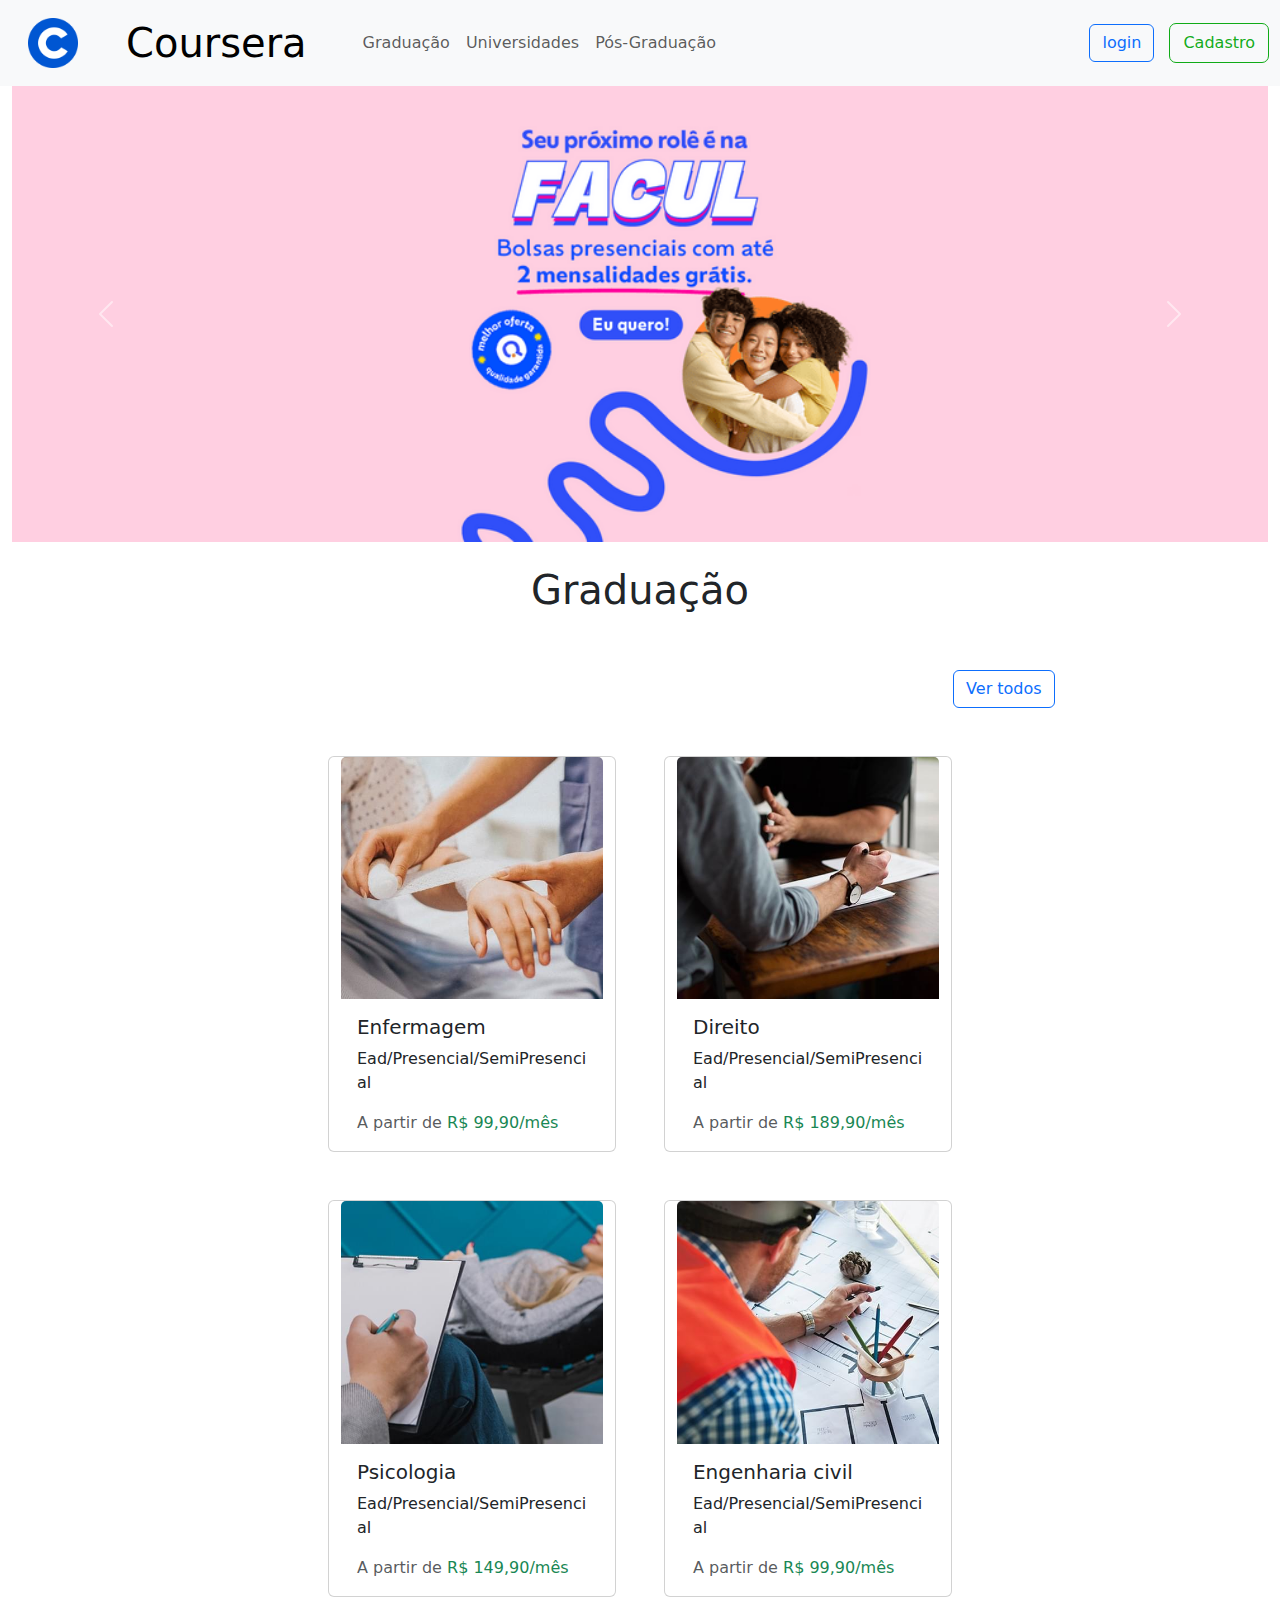
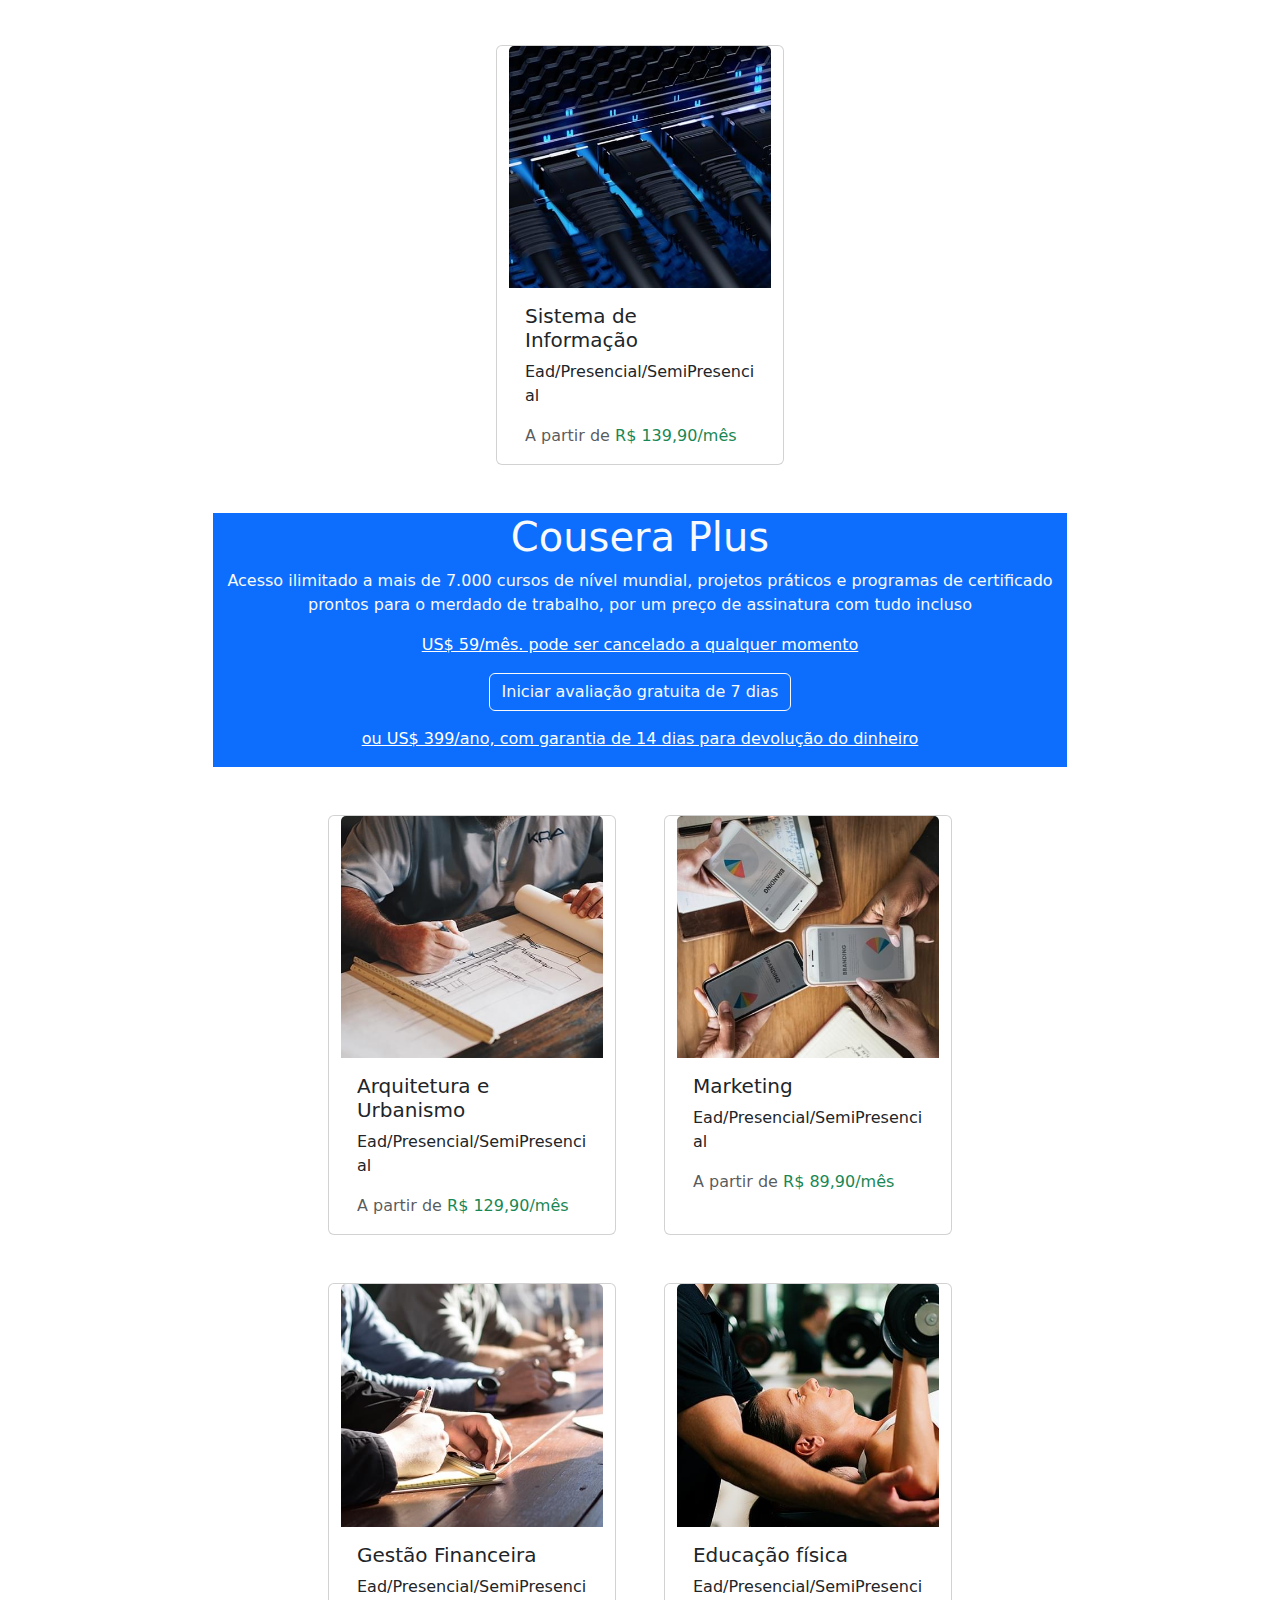
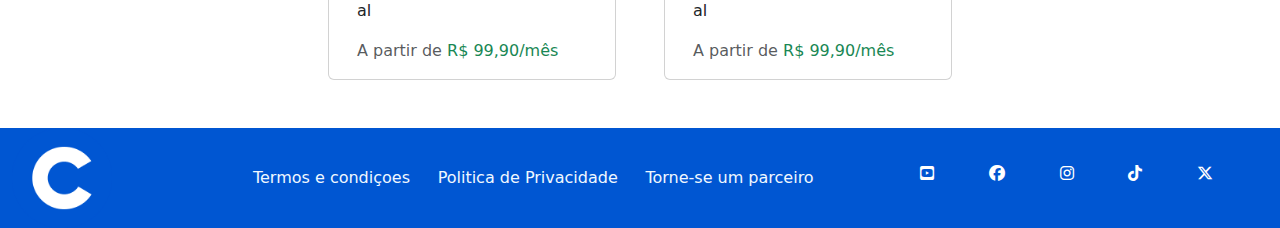
==== commit f1e13248: "Inicado Cadastro" ====
--- a/index.html
+++ b/index.html
@@ -40,7 +40,8 @@
                         <a class="nav-link fs-6" href="#">Pós-Graduação</a>
                     </li>
                 </ul>
-                <a href="pages/login.html" class="btn btn-outline-primary" type="submit">login<a>
+                <a href="pages/login.html" class="btn btn-outline-primary me-3" type="submit">login<a>
+                    <a href="pages/cadastro.html" class="btn" style="outline: 1px solid #07a80ff6; color: #07a80ff6;" type="submit">Cadastro<a>
             </div>
         </div>
     </nav>
@@ -149,17 +150,17 @@
                     <p class="text-light">Acesso ilimitado a mais de 7.000 cursos de nível mundial, projetos práticos e programas de certificado prontos para o merdado de trabalho, por um preço de assinatura com tudo incluso</p>
                 </section>
                 <section class="mb-3">
-                    <a href="" class="linkAnuncio">US$ 59/mês. pode ser cancelado a qualquer momento</a>
+                    <a href="pages/cadastro.html" class="linkAnuncio">US$ 59/mês. pode ser cancelado a qualquer momento</a>
                 </section>
 
                 <section class="mb-3">
-                    <button class="btn btn-outline-light">
+                    <a href="pages/cadastro.html" class="btn btn-outline-light">
                         Iniciar avaliação gratuita de 7 dias
-                    </button>
+                    </a href="pages/cadastro.html">
                 </section>
 
                 <section  class="mb-3">
-                    <a href="" class="linkAnuncio">ou US$ 399/ano, com garantia de 14 dias para devolução do dinheiro </a>
+                    <a href="pages/cadastro.html" class="linkAnuncio">ou US$ 399/ano, com garantia de 14 dias para devolução do dinheiro </a>
                 </section>
 
             </div>
--- a/css/style.css
+++ b/css/style.css
@@ -33,4 +33,19 @@
     .logoFooter{order: 2;}
     .politica{gap: 8px;}
     
+}
+
+.mainLogin{
+    height: 90vh;
+}
+
+
+.Login{width: 90%;}
+.Login:hover{background-color: #fff; color: #0056D2;}
+
+.cadastro{background-color: #07a80ff6; width: 90%; color: #fff;}
+.cadastro:hover{background-color:#fff; outline:1px solid #07a80ff6; color: #07a80ff6;}
+
+.generoCadastro{
+    height: 90vh;
 }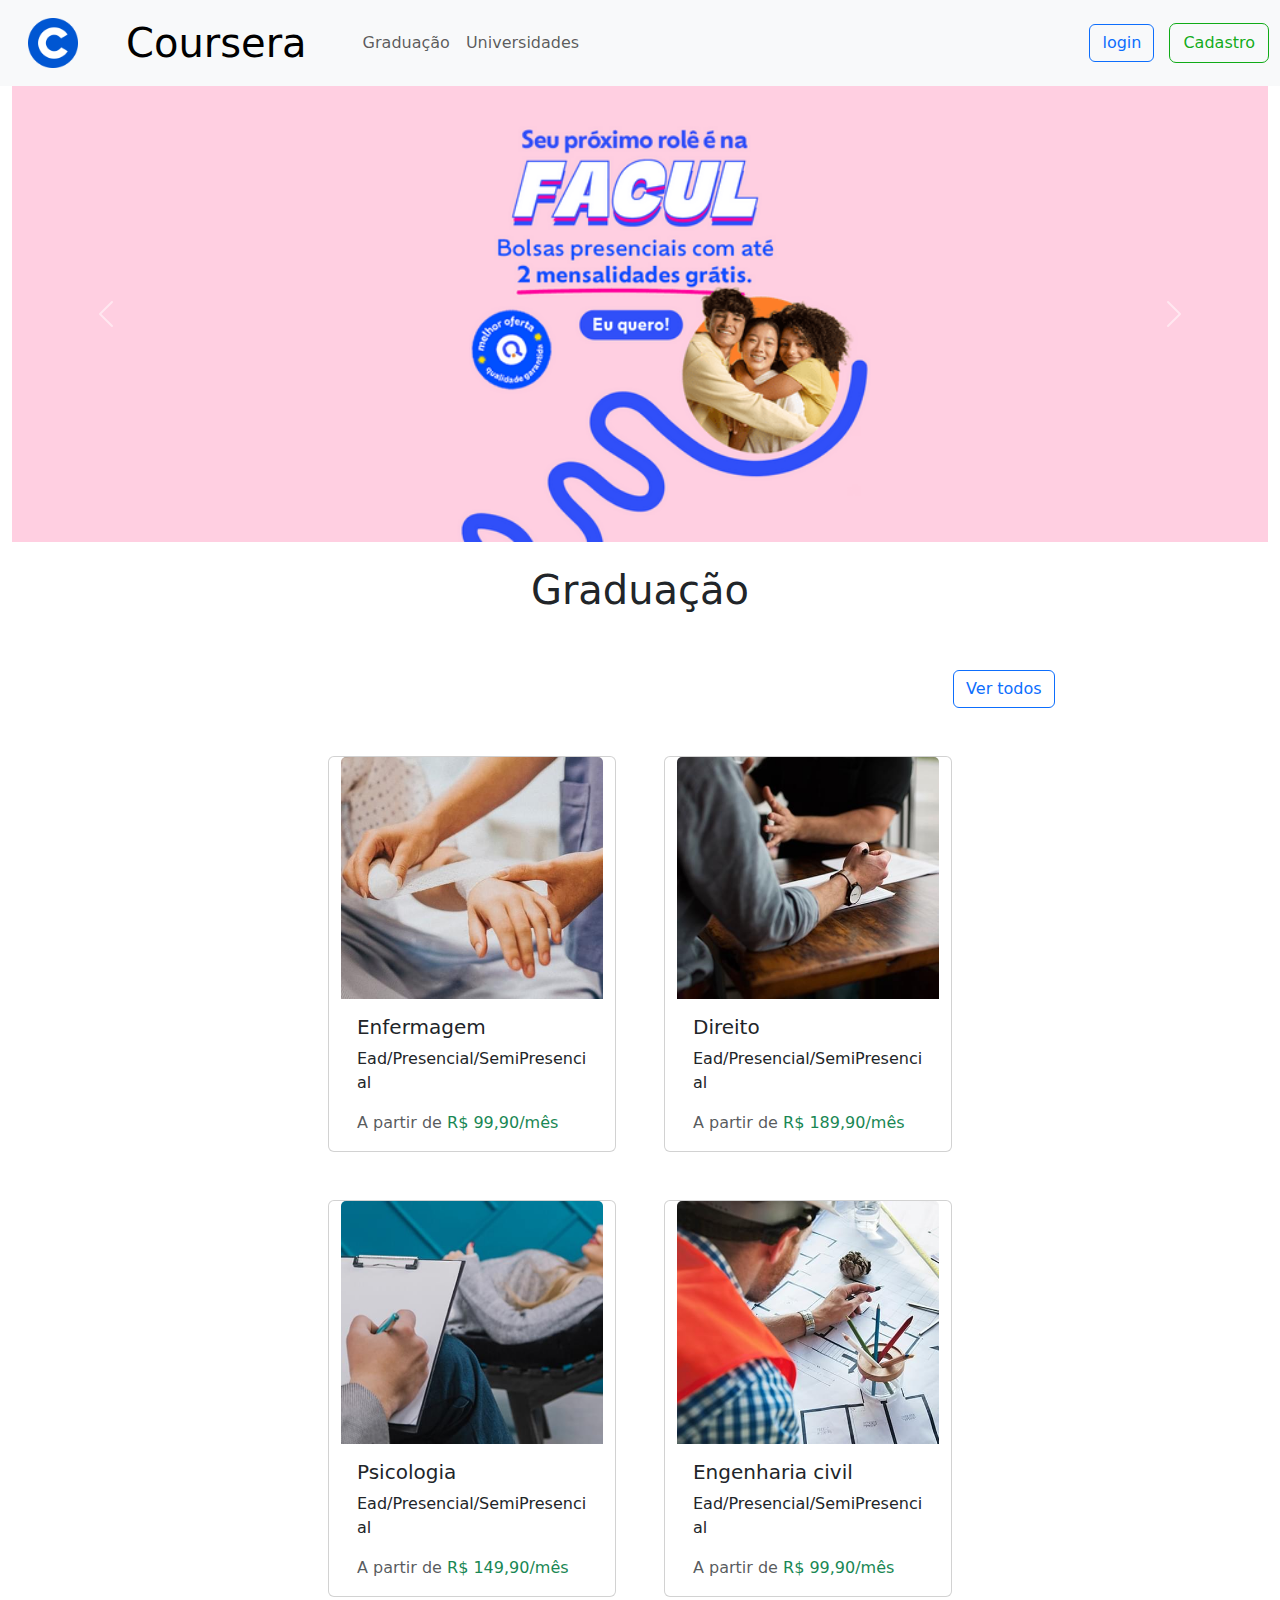
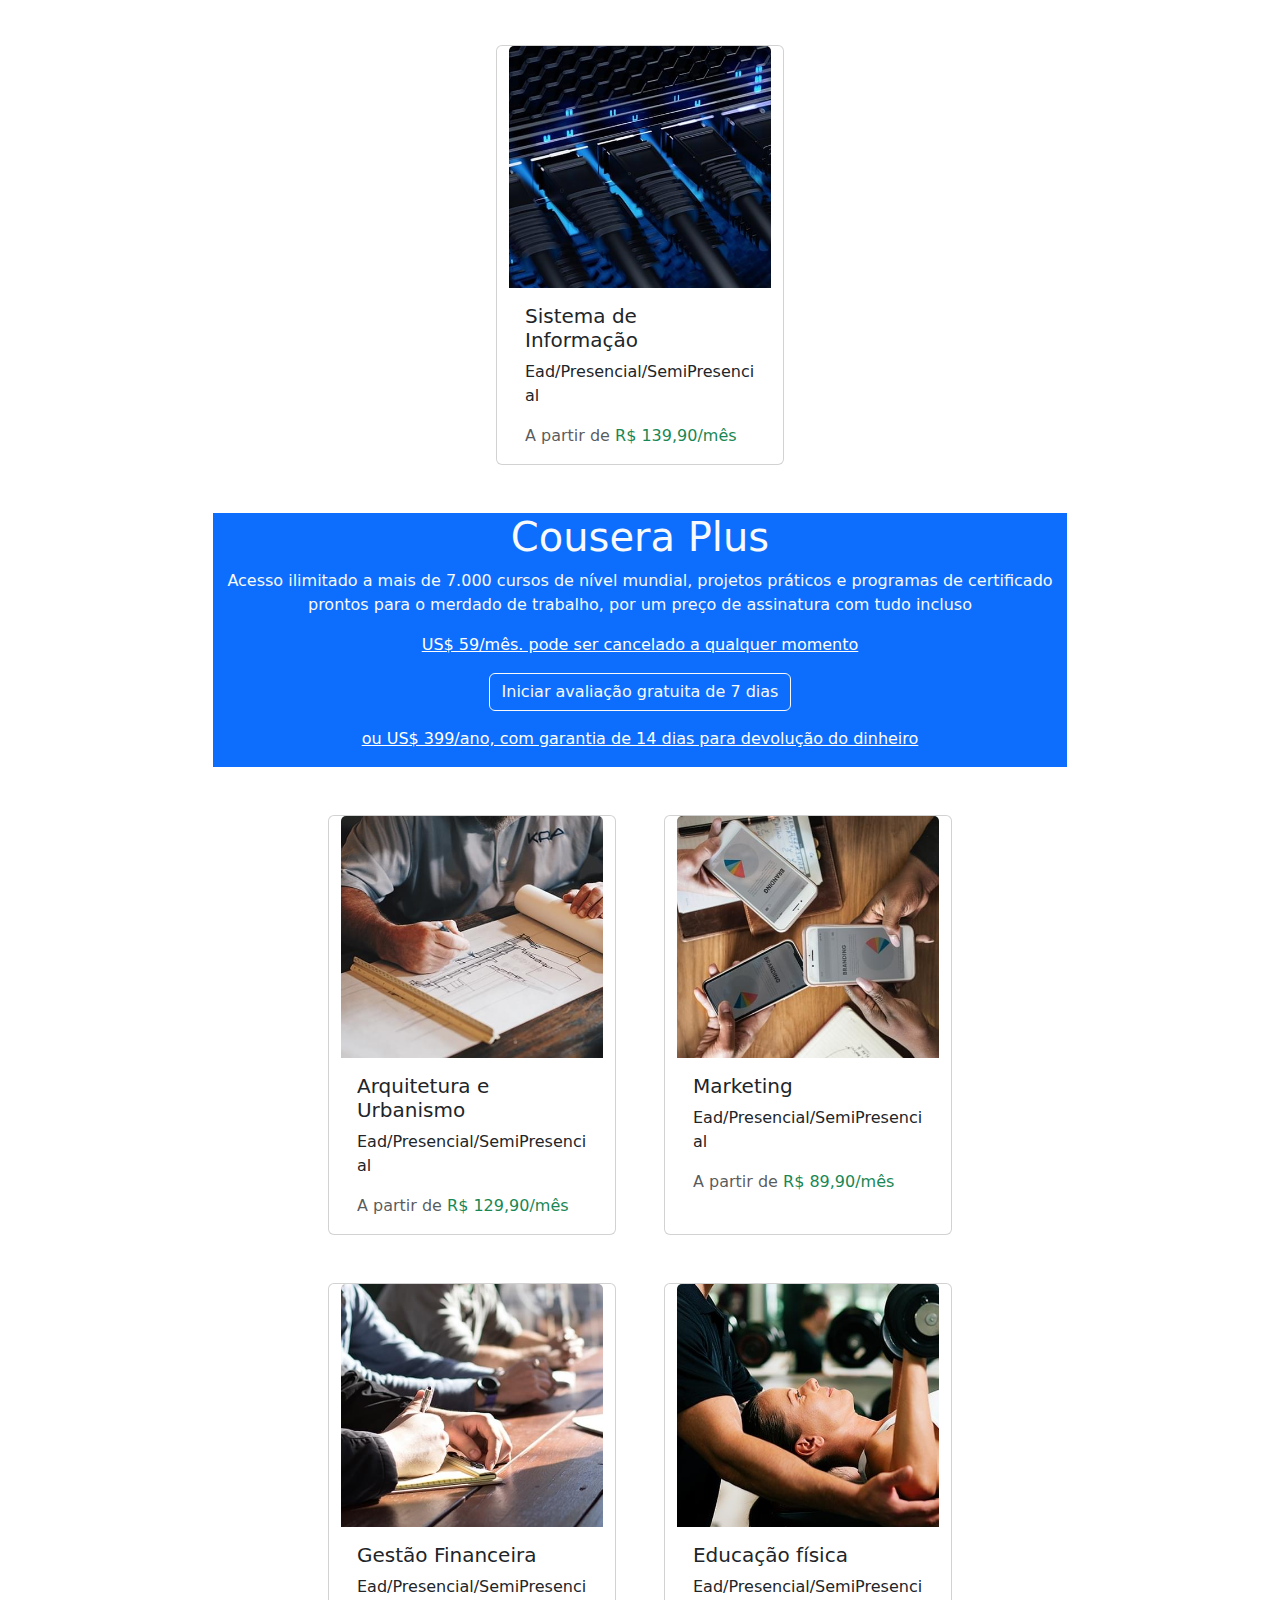
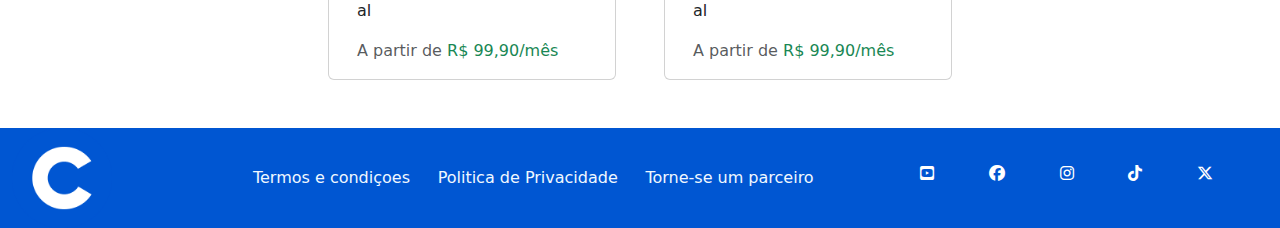
==== commit 8e1ed277: "COMPLEMENTANDO HTML PAGE CADASTRO" ====
--- a/index.html
+++ b/index.html
@@ -36,10 +36,8 @@
                     <li class="nav-item">
                         <a class="nav-link fs-6" href="pages/universidades.html">Universidades</a>
                     </li>
-                    <li class="nav-item">
-                        <a class="nav-link fs-6" href="#">Pós-Graduação</a>
-                    </li>
                 </ul>
+       
                 <a href="pages/login.html" class="btn btn-outline-primary me-3" type="submit">login<a>
                     <a href="pages/cadastro.html" class="btn" style="outline: 1px solid #07a80ff6; color: #07a80ff6;" type="submit">Cadastro<a>
             </div>
--- a/css/style.css
+++ b/css/style.css
@@ -46,6 +46,6 @@
 .cadastro{background-color: #07a80ff6; width: 90%; color: #fff;}
 .cadastro:hover{background-color:#fff; outline:1px solid #07a80ff6; color: #07a80ff6;}
 
-.generoCadastro{
+.Cadastro{
     height: 90vh;
 }